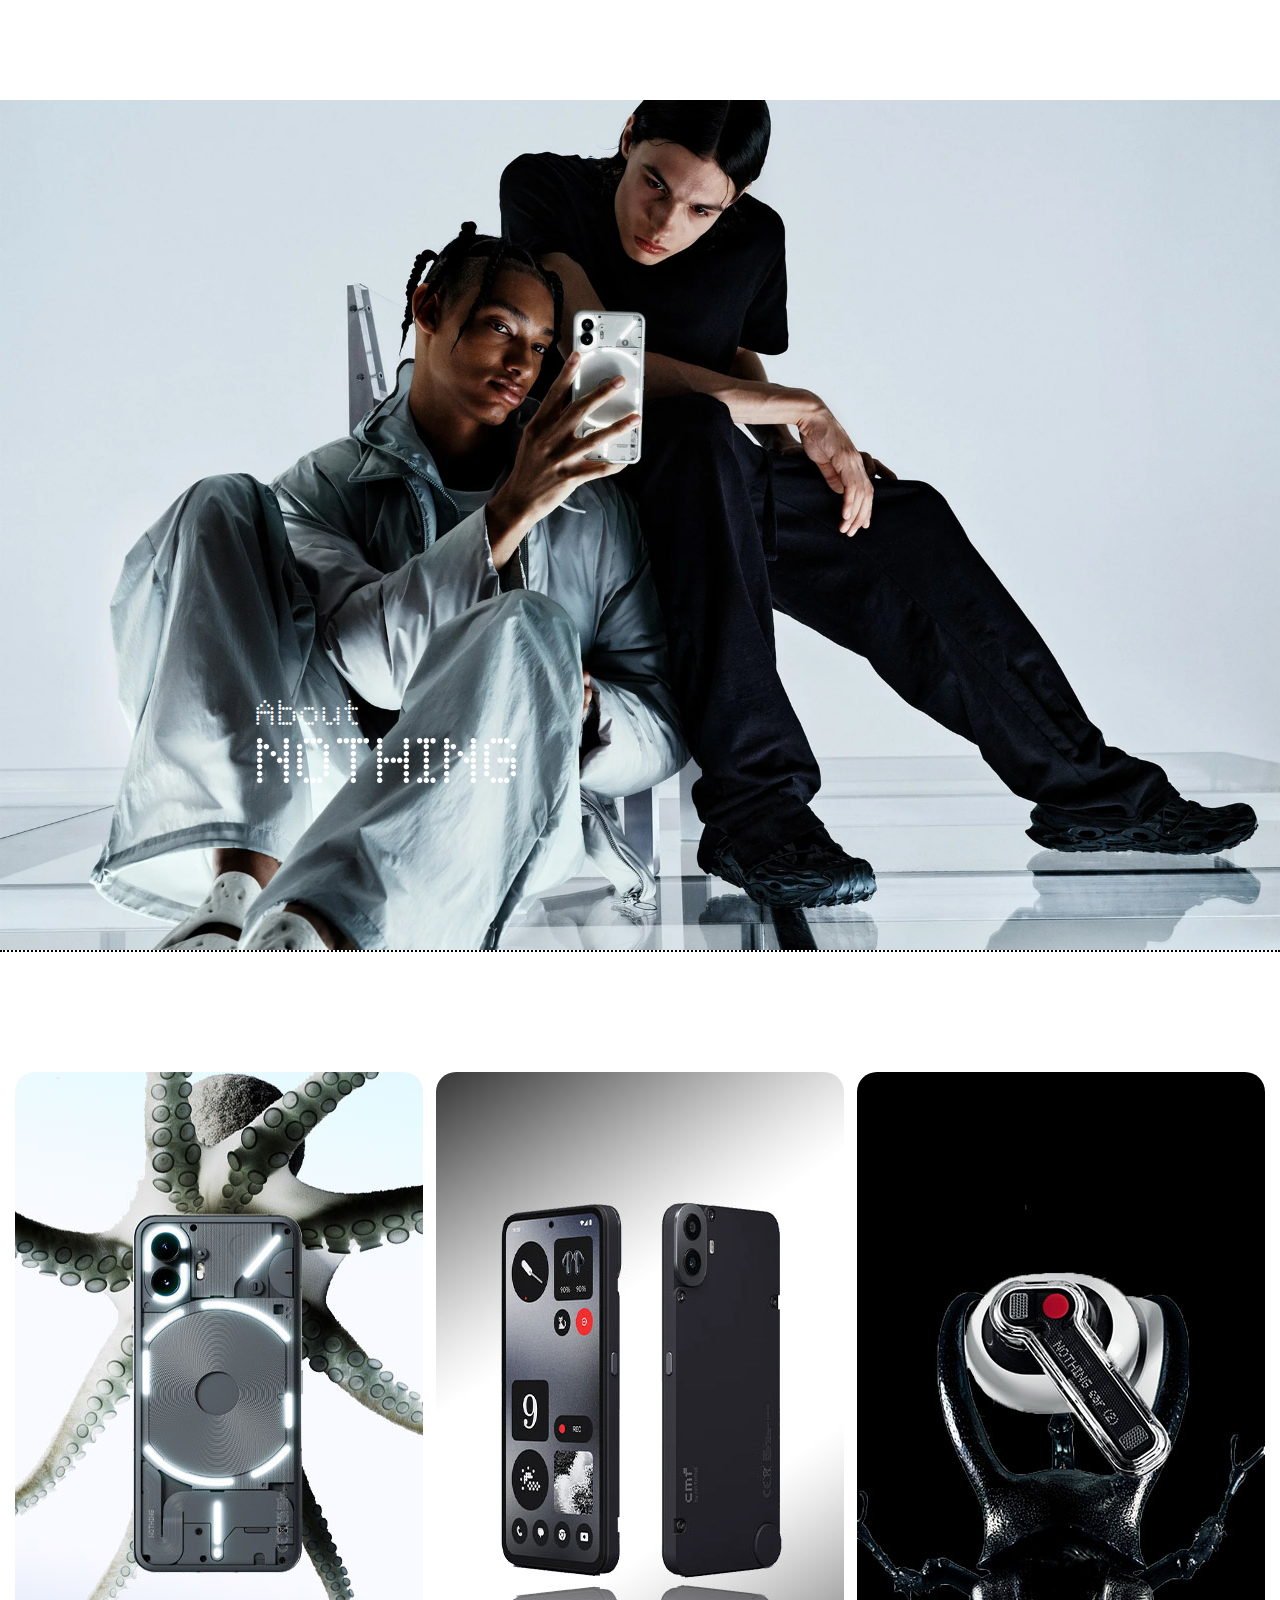
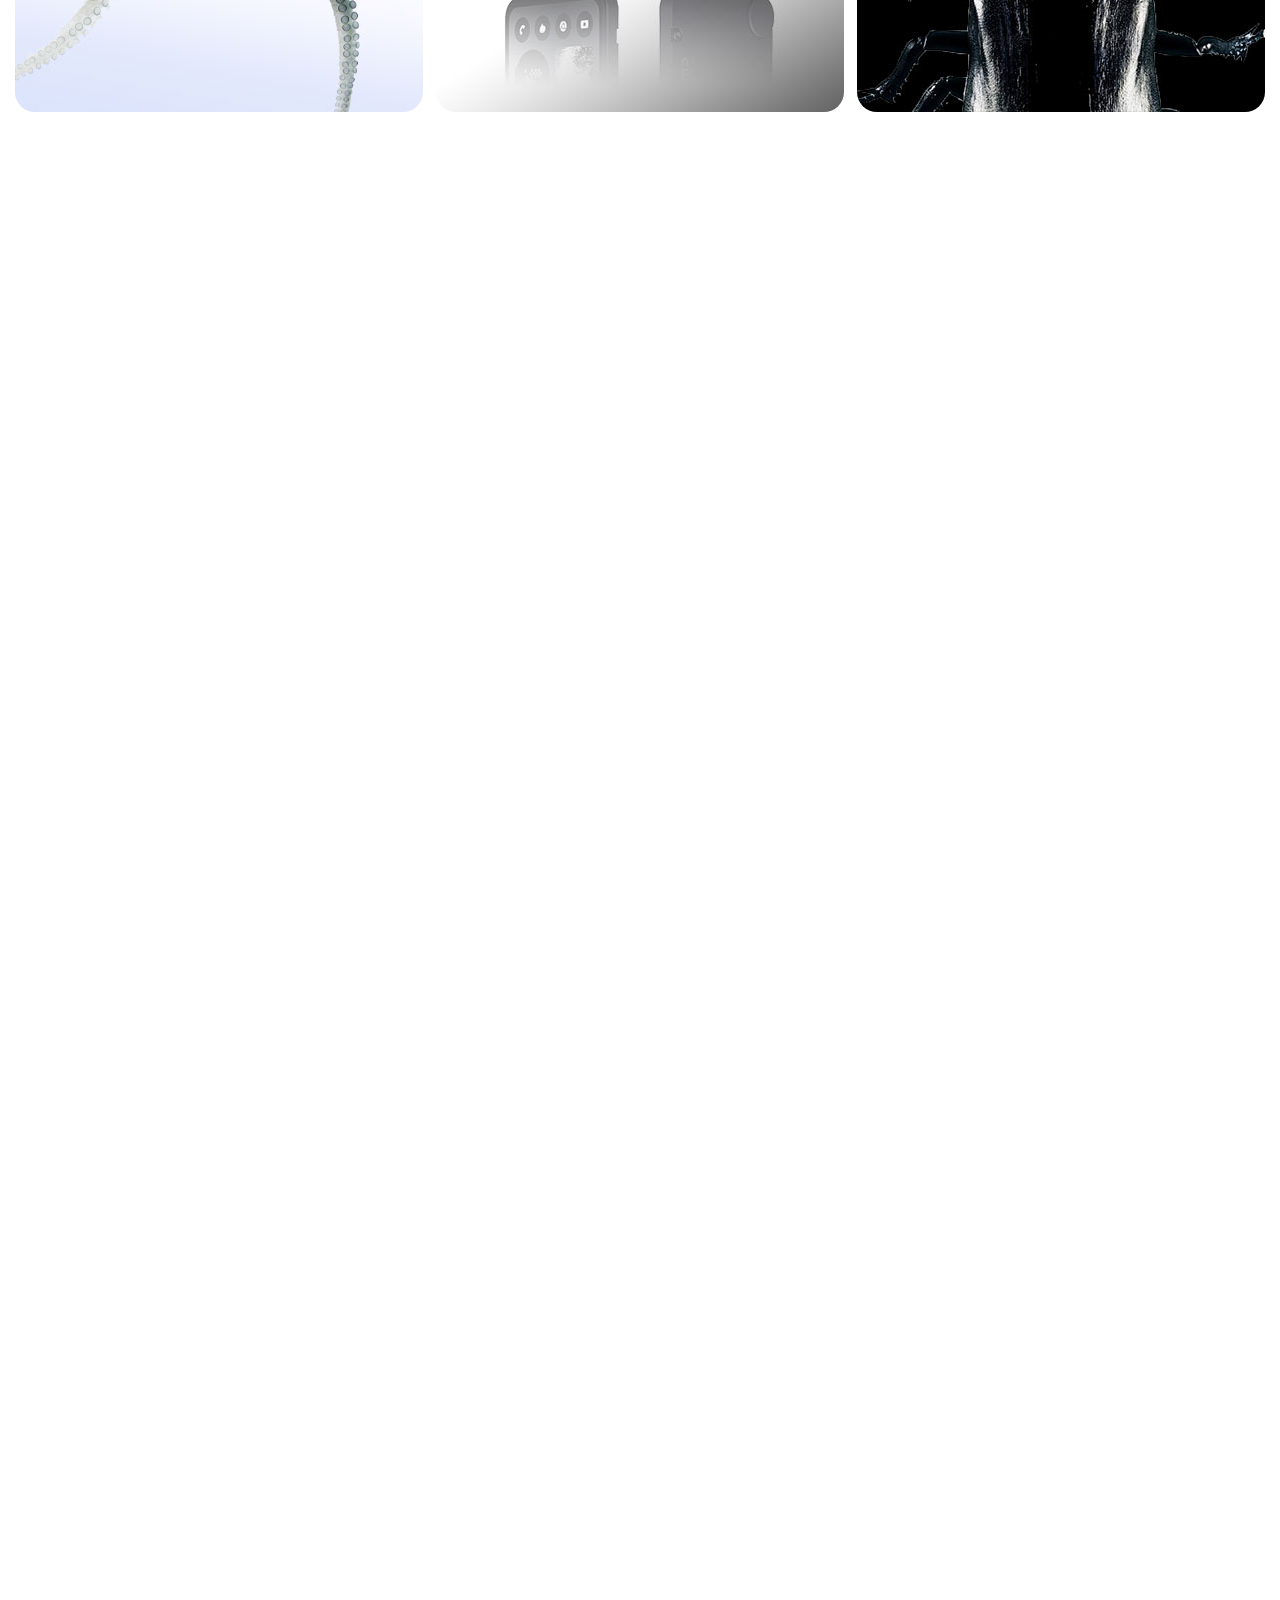
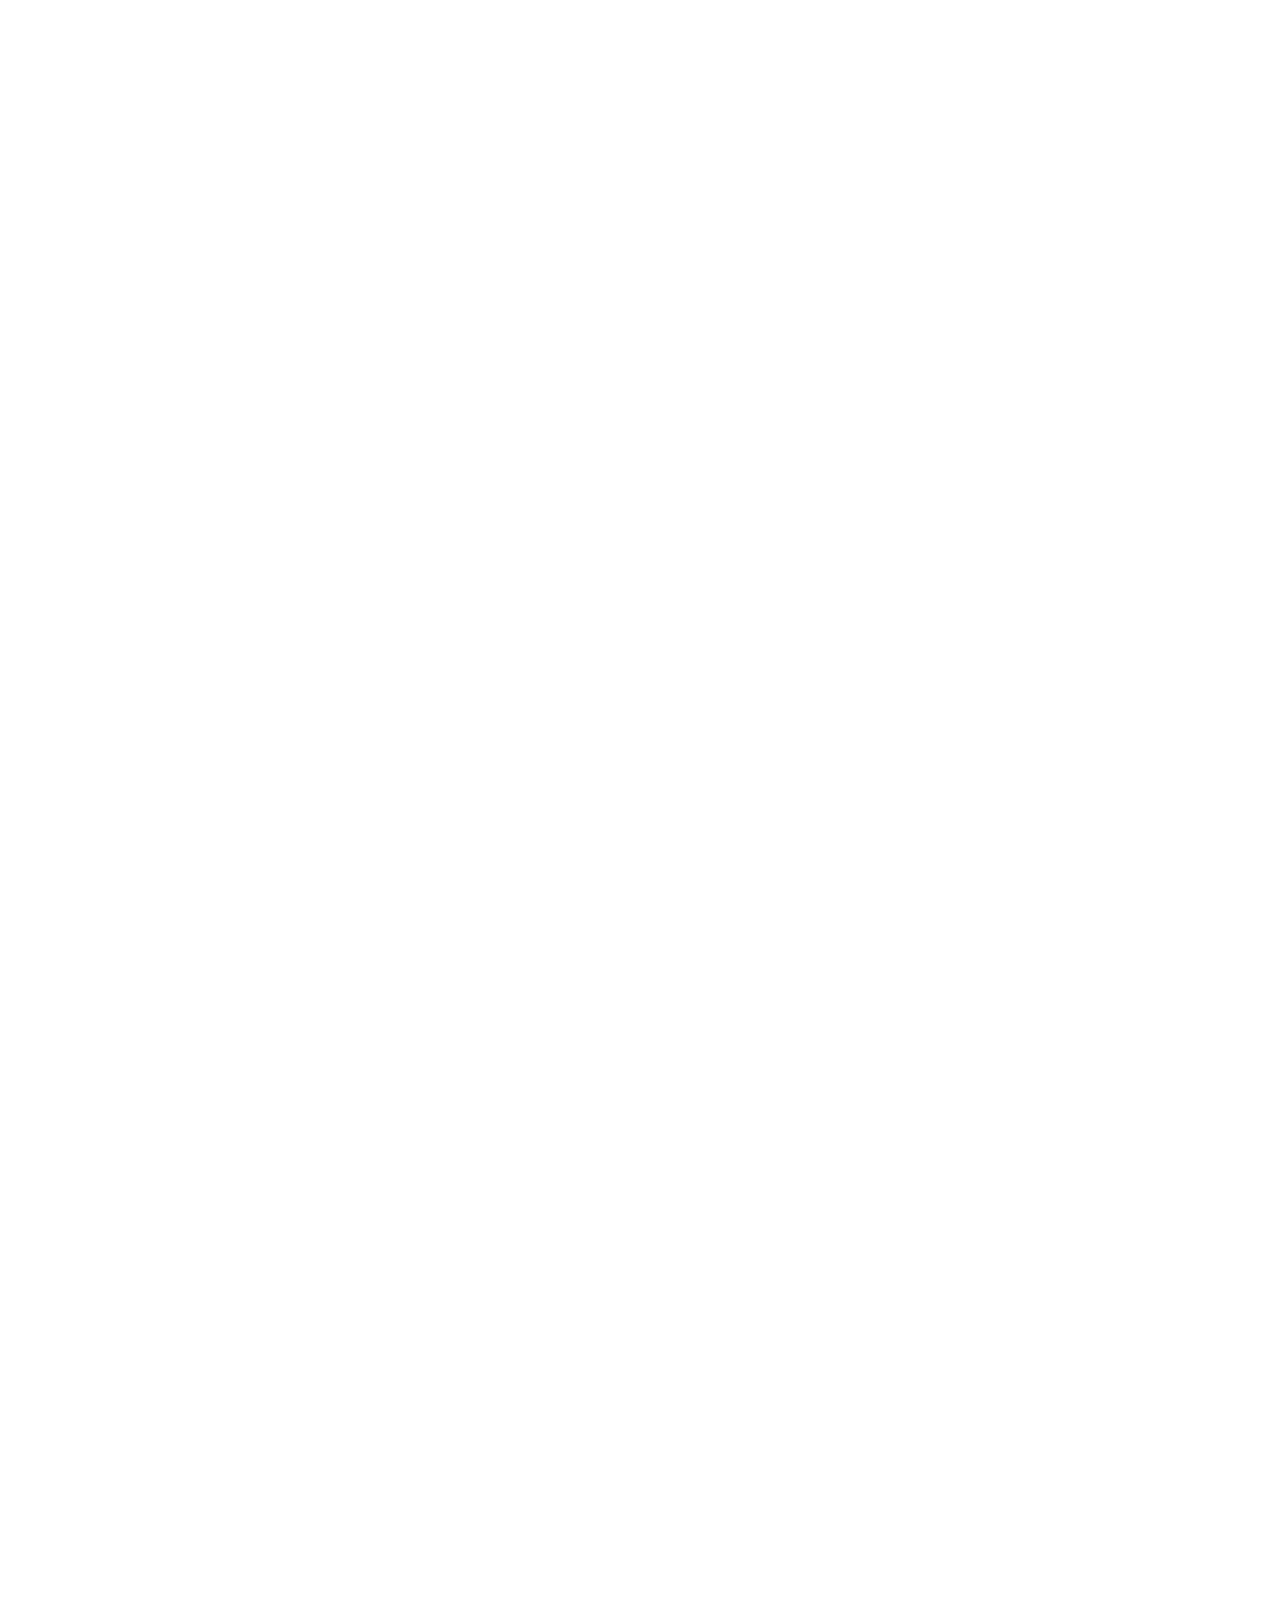
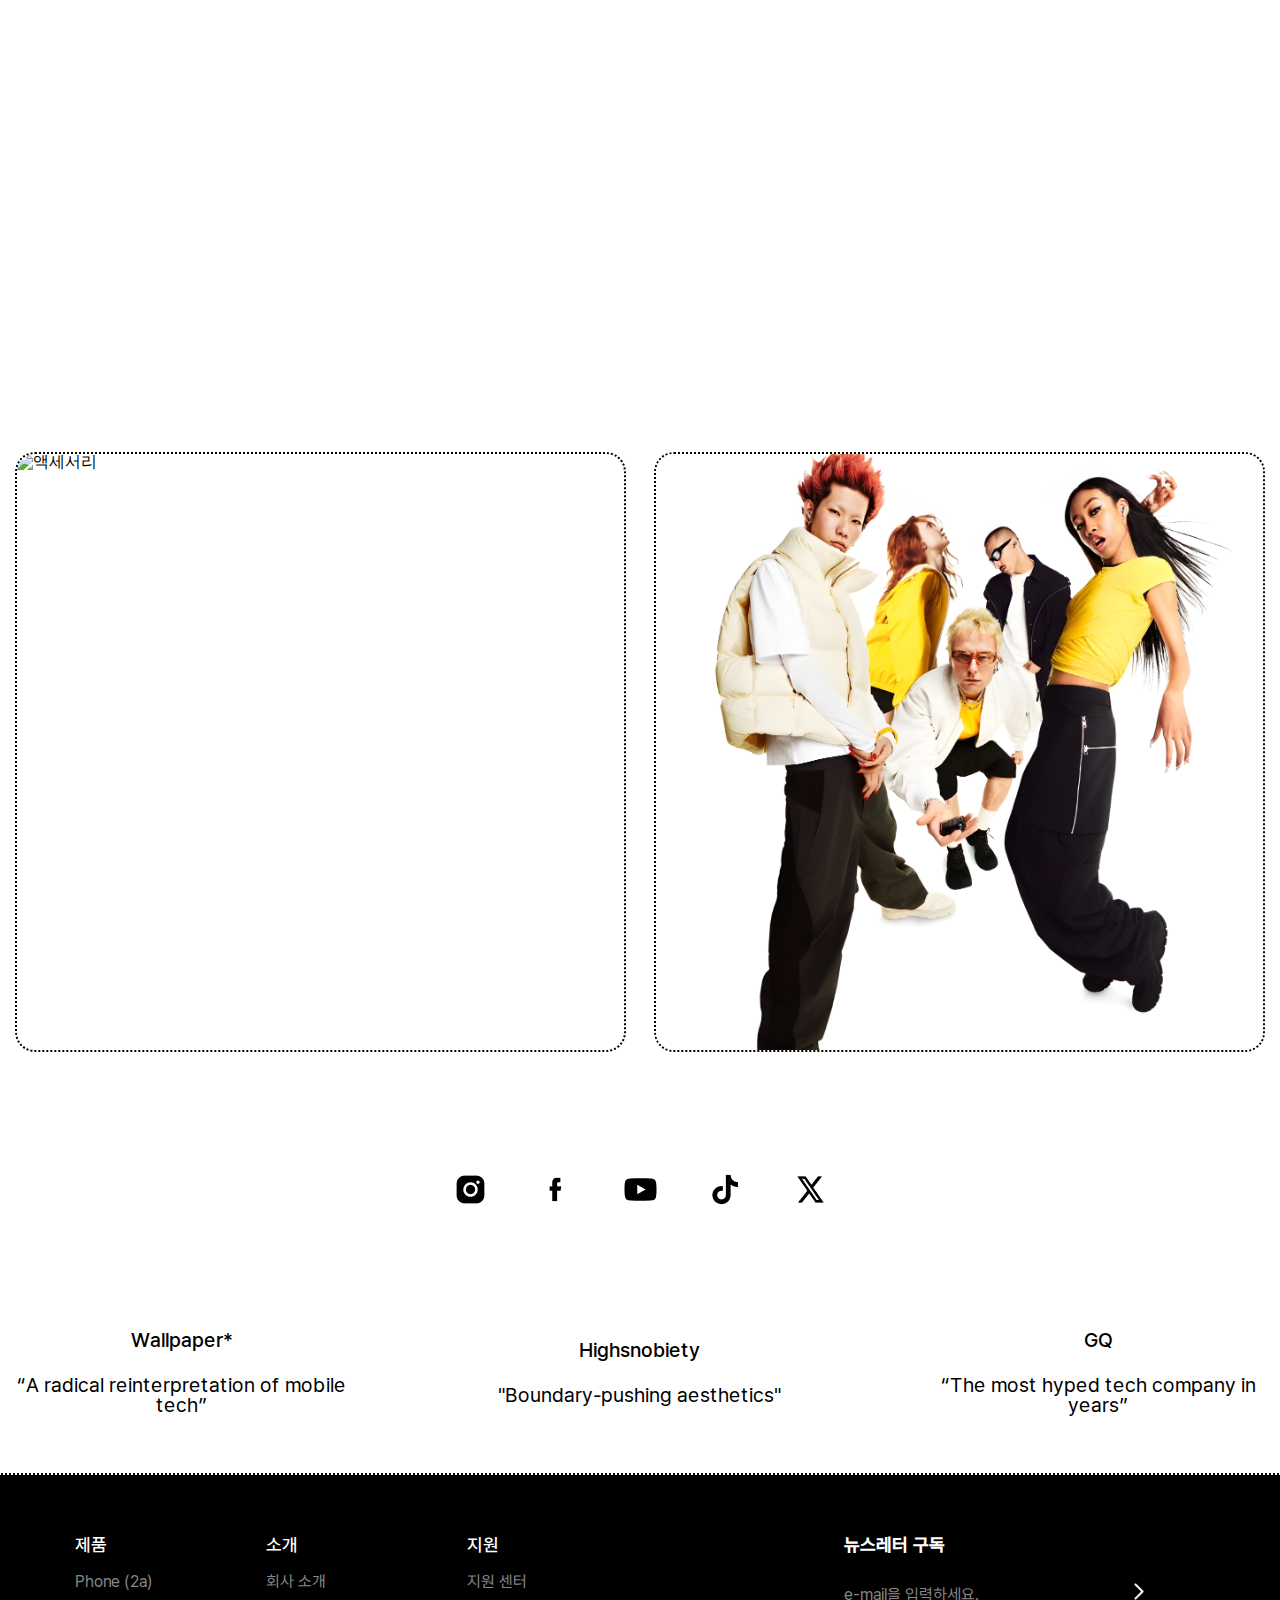
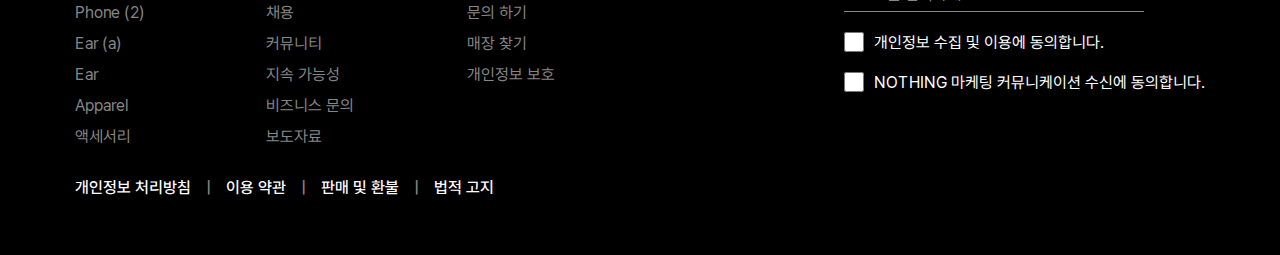
==== index.html @ fcf58b46 "08.22" ====
<!DOCTYPE html>
<html lang="ko">

<head>
    <meta charset="UTF-8">
    <meta name="viewport" content="width=device-width, initial-scale=1.0">
    <title>NOTHING리뉴얼</title>
    <link rel="stylesheet" href="css/style.css">
    <link rel="stylesheet" href="https://cdn.jsdelivr.net/npm/swiper@11/swiper-bundle.min.css" />
    <!-- <link rel="stylesheet" href="css/swiper-bundle.min.css"> -->

    <script src="lib/jquery-3.7.1.min.js"></script>
    <script src="lib/jquery-ui.min.js"></script>
    <script src="js/common.js"></script>
    <script src="https://cdn.jsdelivr.net/npm/swiper@11/swiper-bundle.min.js"></script>
    <script>
        $(function () {
            /* 슬라이드 */
            var swiper = new Swiper(".main", {
                spaceBetween: 30,
                centeredSlides: true,
                loop: true,
                speed:400,
                effect : 'fade',
                autoplay: {
                    delay: 3500,
                    disableOnInteraction: false,
                },
                pagination: {
                    el: ".swiper-pagination",
                    type: "progressbar",
                    clickable: true,
                },
                navigation: {
                    nextEl: ".swiper-button-next",
                    prevEl: ".swiper-button-prev",
                },
            });

            /* section07 hover 설정 */
            $('.section07 .inner .item').mouseenter(function(){
                $(this).addClass('on');
                $(this).find('.text').stop().fadeIn();
            });
            $('.section07 .inner .item').mouseleave(function(){
                let itemBg = $('.section07 .inner .item');
                // $(this).find('.text').css({'display': 'none'});
                $(this).find('.text').stop().fadeOut();

                itemBg.removeClass('on');
            });

            /* 구매하기 버튼 hover 시 설정 */
            $('.buy').mouseenter(function(){
                $(this).css({
                    'color' : '#fff',
                    'backgroundColor' : '#e4242a',
                    'transition' : '0.4s',
                    'transform' : 'scale(0.94)'
                });
            });
            $('.buy').mouseleave(function(){
                $(this).css({
                    'color' : '',
                    'backgroundColor' : '',
                    'transform' : 'scale(1)'
                });
            });

            /* up 버튼 */
            $('.up_btn').click(function(){
                $('html, body').animate({
                    scrollTop : 0
                }, 700)
            });
            $(window).scroll(function(){
                /* scrollTop값이 0이면 up버튼 사라짐 */
                if($(window).scrollTop() > 0) {
                    $('.up_btn').css({
                        'display' : 'block'
                    })
                } else {
                    $('.up_btn').css({
                        'display' : 'none'
                    })
                    $('header').removeClass('on');
                }
            });

            // 스크롤 시 콘텐츠 나타내기
            window.addEventListener('scroll', function () {
                let section02 = document.querySelector('.section02')
                let section03 = document.querySelector('#section03')
                let section04 = document.querySelector('.section04')
                let section05 = document.querySelector('.section05')
                let section06 = document.querySelector('.section06')
                let scrollBar = window.scrollY;
                const Height = window.pageYOffset;
                
                /* width값 1024보다 크거나 같을 때 적용됨. */
              if($(window).width() >= 1024) {
                /* section02 */
                if(1000 < scrollY) {
                    section02.classList.add('scroll_on');
                    // alert()
                } else {
                    section02.classList.remove('scroll_on');
                }
                /* section03 */
                if(1750 < scrollY) {
                    section03.classList.add('scroll_on');
                } else {
                    section03.classList.remove('scroll_on');
                }
                /* section04 */
                if (2500 < scrollY) {
                    section04.classList.add('scroll_on');
                } else {
                    section04.classList.remove('scroll_on');

                }
                /* section05 */
                if (3200 < scrollY) {
                    section05.classList.add('scroll_on');
                } else {
                    section05.classList.remove('scroll_on');

                }
                /* section06 */
                if (3900 <scrollY) {
                    section06.classList.add('scroll_on')
                } else {
                    section06.classList.remove('scroll_on');

                }
                console.log(scrollBar); // 하단에 배치 해야함
                }
                /* 1024보다 작을 때 클래스명 add하여 초기화 설정. */
                if($(window).width() < 1024) {
                    section02.classList.add('scroll_on');
                    section03.classList.add('scroll_on');
                    section04.classList.add('scroll_on');
                    section05.classList.add('scroll_on');
                    section06.classList.add('scroll_on');
    
                }
            });
            colsole.log(scrollBar); // 하단에 배치 해야함
        
            }); //script end
    </script>
</head>

<body>
    <button class="up_btn">
        <img src="img/icon/up.png" alt="맨위로 이동">
    </button>
    <header id="header"></header><!-- #header -->
    <div class="main_visual">
        <!-- Swiper -->
        <div class="swiper main">
            <div class="swiper-wrapper">
                <div class="swiper-slide s1">
                    <img src="img/main_visual02.jpg" alt="메인 이미지01">
                    <img src="img/mobile_main_visual02.png" alt="" class="mobile_main">
                    <p><span>About</span><br><span>NOTHING</span></p>
                </div>
                <div class="swiper-slide s2">
                    <img src="img/222222222222x.jpg" alt="메인 이미지02">
                    <p><span>독보적인 유니크함</span><br><span>Phone (2a)</span></p>
                </div>
                <div class="swiper-slide s3" data-swiper-autoplay="28000">
                    <video autoplay loop muted>
                        <source src="img/video/cc5eea4173044619bd0828550214634e.mp4" type="video/mp4">
                    </video>
                </div>
                <div class="swiper-slide s4">
                    <video autoplay loop muted>
                        <source src="img/video/a6216e776a2246bab5357f309f6f2e69.mp4" type="video/mp4">
                    </video>
                </div>
            </div>
            <div class="swiper-button-next"></div>
            <div class="swiper-button-prev"></div>
            <div class="swiper-pagination"></div>
        </div>
    </div><!-- .main_visual end -->

    <section class="section01">
        <div class="inner">
            <div class="item">
                <img src="img/section01_배경추가3.jpg" alt="낫싱폰">
                <div class="text">
                    <h2>Phone</h2>
                    <a href="#"><p>Phone 모두 살펴보기</p>
                        <img src="img/icon/right_red.png" alt="바로가기">
                    </a>
                </div>
            </div><!-- .item end -->
            <div class="item">
                <img src="img/section01_배경추가2.jpg" alt="CMF">
                <div class="text">
                    <h2>CMF</h2>
                    <a href="#"><p>CMF 모두 살펴보기</p>
                        <img src="img/icon/right_red.png" alt="바로가기">
                    </a>
                </div>
            </div><!-- .item end -->
            <div class="item">
                <img src="img/section01_배경추가1.jpg" alt="낫싱이어">
                <div class="text">
                    <h2>Ear</h2>
                    <a href="#"><p>Ear 모두 살펴보기</p>
                        <img src="img/icon/right_red.png" alt="바로가기">
                    </a>
                </div>
            </div><!-- .item end -->

        </div><!-- .inner end -->
    </section><!-- .section01 end -->

    <section class="section02">
        <div class="inner">
            <div class="text">
                <h3>Phone 2(a) Plus</h3>
                <p>놀라운 세계, 새로운 경험</p>
                <button>더 알아보기</button>
                <p>7월 31일, 18:00 KST.</p>
            </div>
        </div>
    </section><!-- .section02 end -->
     
    <div id="section03">
        <section class="section03">
            <div class="inner">
                <div class="text">
                    <h3>Phone 2(a) <br>
                        Special Edition</h3>
                    <p>새로운 컬러, 새로운 도전, 새로운 출발.</p>
                    <button class="more">더 알아보기</button>
                    <button class="buy">구입하기</button>
                </div>
                <div class="award">
                    <img src="img/reddot_award_white.png" alt="레드닷수상">
                </div><!-- .award end -->
            </div>
        </section><!-- .section03 end -->
    </div>

    <section class="section04">
        <div class="inner">
            <div class="text">
                <h3>Phone 2</h3>
                <p>새로운 아이콘이 탄생했습니다.</p>
                <button class="more">더 알아보기</button>
                <button class="buy">구입하기</button>
            </div>
            <div class="award">
                <img src="img/reddot_award2.png" alt="레드닷수상">
            </div><!-- .award end -->
        </div>
    </section><!-- .section04 end -->

    <section class="section05">
        <div class="inner">
            <div class="text">
                <h3>Ear</h3>
                <p>한층 진화된 사운드.</p>
                <button type="button" onclick="location.href='sub'" class="more">더 알아보기</button>
                <button class="buy">구입하기</button>
            </div>
        </div>
    </section><!-- .section05 end -->

    <section class="section06">
        <div class="inner">
            <div class="text">
                <h3>Ear(a)</h3>
                <p>즐길 때가 왔습니다.</p>
                <button class="more">더 알아보기</button>
                <button class="buy">구입하기</button>
            </div>
            <div class="award">
                <img src="img/reddot_award.png" alt="레드닷수상">
            </div><!-- .award end -->
        </div>
    </section><!-- .section05 end -->

    <section class="section07">
        <div class="inner">
            <div class="item">
                <img src="img/01.png" alt="액세서리">
                <div class="text">
                    <h3>액세서리</h3>
                    <span>당신의 스타일을 더욱 돋보이게 해줄 액세서리를
                        선택하세요.</span>
                    <a href="#"><p>액세서리 모두 살펴보기</p>
                        <img src="img/icon/right_red.png" alt="바로가기"></a>
                </div>
            </div><!-- .item end -->
            <div class="item">
                <img src="img/02.png" alt="낫싱어페럴">
                <div class="text">
                    <h3>Nothing Apparel</h3>
                    <span>Nothing과 함께 당신만의 특별한 스타일을
                        완성하세요.</span>
                    <a href="#"><p>Apparel 모두 살펴보기</p>
                        <img src="img/icon/right_red.png" alt="바로가기"></a>
                </div>
            </div><!-- .item end -->
        </div><!-- .inner end -->
    </section><!-- .section07 end -->

    <section class="sns">
        <figure>
            <img src="img/icon/sns_Default.png" alt="인스타그램">
        </figure>
        <figure>
            <img src="img/icon/sns_Default-4.png" alt="페이스북">
        </figure>
        <figure>
            <img src="img/icon/sns_Default-1.png" alt="유튜브">
        </figure>
        <figure>
            <img src="img/icon/sns_Default-2.png" alt="틱톡">
        </figure>
        <figure>
            <img src="img/icon/sns_Default-3.png" alt="트위터">
        </figure>
    </section><!-- .sns end -->

    <section class="etc">
        <div class="text">
            <span>Wallpaper*</span>
            <p>“A radical reinterpretation of mobile tech”</p>
        </div>
        <div class="text">
            <span>Highsnobiety</span>
            <p>"Boundary-pushing aesthetics"</p>
        </div>
        <div class="text">
            <span>GQ</span>
            <p>“The most hyped tech company in years”</p>
        </div>
    </section><!-- .etc end -->

    <footer class="footer">
        <div class="inner">
            <div class="left">
                <div class="item_wrap">
                    <div class="item">
                        <ul>
                            <strong>제품</strong>
                            <li><a href="#">Phone (2a)</a></li>
                            <li><a href="#">Phone (2)</a></li>
                            <li><a href="#">Ear (a)</a></li>
                            <li><a href="#">Ear</a></li>
                            <li><a href="#">Apparel</a></li>
                            <li><a href="#">액세서리</a></li>
                        </ul>
                    </div><!-- .item end -->
                    <div class="item">
                        <ul>
                            <strong>소개</strong>
                            <li><a href="#">회사 소개</a></li>
                            <li><a href="#">채용</a></li>
                            <li><a href="#">커뮤니티</a></li>
                            <li><a href="#">지속 가능성</a></li>
                            <li><a href="#">비즈니스 문의</a></li>
                            <li><a href="#">보도자료</a></li>
                        </ul>
                    </div><!-- .item end -->
                    <div class="item">
                        <ul>
                            <strong>지원</strong>
                            <li><a href="#">지원 센터</a></li>
                            <li><a href="#">문의 하기</a></li>
                            <li><a href="#">매장 찾기</a></li>
                            <li><a href="#">개인정보 보호</a></li>
                        </ul>
                    </div><!-- .item end -->
                </div><!-- .item_wrap end -->
            </div><!-- .left end -->
            <div class="right">

                <h4>뉴스레터 구독</h4>

                <div class="email">
                    <input type="email" required>
                    <label><p>e-mail을 입력하세요.</p></label>
                    <a href="#"><img src="img/icon/right_white.png" alt="제출하기"></a>
                    <span></span>
                </div><!-- .email end -->

                <div class="check">
                    <ul>
                        <li>
                            <input type="checkbox" name="check2" id="agree1">
                            <label for="agree1">
                                개인정보 수집 및 이용에 동의합니다.
                            </label>
                        </li>
                        <li>
                            <input type="checkbox" name="check2" id="agree2">
                            <label for="agree2">
                                NOTHING 마케팅 커뮤니케이션 수신에 동의합니다.
                            </label>
                        </li>
                    </div>
                </ul><!-- .check end -->
            </div><!-- .right end -->
        </div><!-- .inner end -->
        <div class="bottom">
            <ul>
                <li><a href="#">개인정보 처리방침</a></li>
                <p>｜</p>
                <li><a href="#">이용 약관</a></li>
                <p>｜</p>
                <li><a href="#">판매 및 환불</a></li>
                <p>｜</p>
                <li><a href="#">법적 고지</a></li>
            </ul>
        </div><!-- .bottom end -->
    </footer><!-- .footer end -->
</body>

</html>
---- css/style.css ----
@charset "UTF-8";


@import url('reset.css');
@import url('common.css');

@font-face {
    font-family: 'Bus Stop';
    src: url('../폰트/bus_stop_2/BusStop.eot');
    src: url('../폰트/bus_stop_2/BusStop.eot?#iefix') format('embedded-opentype'),
        url('../폰트/bus_stop_2/BusStop.woff') format('woff');
    font-weight: normal;
    font-style: normal;
    font-display: swap;
}
@font-face {
    font-family: 'bold';
    src: url('../폰트/프리텐다드/Pretendard-Bold.eot');
    src: url('../폰트/프리텐다드/Pretendard-Bold.eot?#iefix') format('embedded-opentype'),
        url('../폰트/프리텐다드/Pretendard-Bold.woff2') format('woff2'),
        url('../폰트/프리텐다드/Pretendard-Bold.woff') format('woff');
    font-weight: bold;
    font-style: normal;
    font-display: swap;
}
@font-face {
    font-family: 'semibold';
    src: url('../폰트/프리텐다드/Pretendard-SemiBold.eot');
    src: url('../폰트/프리텐다드/Pretendard-SemiBold.eot?#iefix') format('embedded-opentype'),
        url('../폰트/프리텐다드/Pretendard-SemiBold.woff2') format('woff2'),
        url('../폰트/프리텐다드/Pretendard-SemiBold.woff') format('woff');
    font-weight: 600;
    font-style: normal;
    font-display: swap;
}
@font-face {
    font-family: 'medium';
    src: url('../폰트/프리텐다드/Pretendard-Medium.eot');
    src: url('../폰트/프리텐다드/Pretendard-Medium.eot?#iefix') format('embedded-opentype'),
        url('../폰트/프리텐다드/Pretendard-Medium.woff2') format('woff2'),
        url('../폰트/프리텐다드/Pretendard-Medium.woff') format('woff');
    font-weight: 500;
    font-style: normal;
    font-display: swap;
}
@font-face {
    font-family: 'regular';
    src: url('../폰트/프리텐다드/Pretendard-Regular.eot');
    src: url('../폰트/프리텐다드/Pretendard-Regular.eot?#iefix') format('embedded-opentype'),
        url('../폰트/프리텐다드/Pretendard-Regular.woff2') format('woff2'),
        url('../폰트/프리텐다드/Pretendard-Regular.woff') format('woff');
    font-weight: normal;
    font-style: normal;
    font-display: swap;
}
body {
    margin-top: 100px; /* 헤더 fixed로 인해 빈 부분을 채우기 위해 */
}
body.on {
    overflow: hidden; /* 스크롤 막기 */
}
.bg span {
    position: relative;
    left: -9999999999999999px;
}
.mobile_main {
    display: none;
}
.swiper-button-prev:after, .swiper-rtl .swiper-button-next:after,.swiper-button-next:after, .swiper-rtl .swiper-button-prev:after {
    display: none;
}
.up_btn {
    width: 70px;
    height: 70px;
    background-color: transparent;
    border: none;
    position: fixed;
    bottom: 50px;
    right: 50px;
    z-index: 5;
    cursor: pointer;
    background-color: #fff;
    border-radius: 50%;

    display: none;
}
.up_btn img {
    width: 100%;
    height: 100%;
    object-fit: cover;
}
.main_visual  {
    border-bottom: 2px dotted #000;
}
.main {
    width: 100%;
    height: 850px;
}
.swiper {
    position: relative;
    /* z-index: -1 !important; */

}
.main img {
    width: 100%;
    height: 100%;
    object-fit: cover;
}
video {
    /* height: 100vh; */
    width: 100%;
    height: 100%;
    object-fit: cover;
    display: block;
}
/* .swiper-horizontal>.swiper-pagination-progressbar, .swiper-pagination-progressbar.swiper-pagination-horizontal, .swiper-pagination-progressbar.swiper-pagination-vertical.swiper-pagination-progressbar-opposite, .swiper-vertical>.swiper-pagination-progressbar.swiper-pagination-progressbar-opposite {
    background-color: #e4242;
} */
/* .swiper-horizontal>.swiper-pagination-progressbar, .swiper-pagination-progressbar.swiper-pagination-horizontal, .swiper-pagination-progressbar.swiper-pagination-vertical.swiper-pagination-progressbar-opposite, .swiper-vertical>.swiper-pagination-progressbar.swiper-pagination-progressbar-opposite {
    bottom: 0 !important;
} */
.swiper-pagination-progressbar-fill {
    background-color: #e4242a !important;
}
/* .swiper-button-next:after, .swiper-rtl .swiper-button-prev:after {
    color: #e4242a;
}
.swiper-button-prev:after, .swiper-rtl .swiper-button-next:after {
    color: #e4242a;

} */
.section02 .inner .text button:hover,.section03 .inner .text .more:hover, .section04 .inner .text .more:hover,
.section05 .inner .text .more:hover, .section06 .inner .text .more:hover
 {
    transform: scale(0.94);
}
.s1 {
   position: relative; 
}
.s1 p {
    position: absolute;
    top: 70%;
    left: 20%;
    font-family: 'Bus Stop';
    /* backdrop-filter: blur(3px); */
    /* background-color: rgba(0, 0, 0, 0.1); */
}
.s1 p span:first-child {
    color: #fff;
    font-size: 32px;
    margin-bottom: 5px;
}
.s1 p span:last-child {
    color: #fff;
    font-size: 60px;
}
.s2 {
    position: relative;
}
.s2 p {
    font-family: 'bold';
    position: absolute;
    top: 5%;
    left: 20%;
}
.s2 p span:first-child {
    font-size: 32px;
    margin-bottom: 5px;
    margin-bottom: 20px;
    display: block;
}
.s2 p span:last-child {
    word-break: keep-all;
    font-size: 60px;
}

.section01 {
    width: 100%;
}
.section01 .inner {
    max-width: 1280px;
    width: calc(100% - 30px);
    margin: 120px auto;
    display: flex;
    justify-content: space-between;
}
.section01 .inner .item {
    width: 408px;
    height: 640px;
    border-radius: 20px;
    position: relative;
    overflow: hidden;
    /* border: 2px dotted #000; */
}
.section01 .inner .item > img {
    width: 100%;
    height: 100%;
    object-fit: cover;
    transition: 0.5s;
}
.section01 .inner .item::after {
    content: '';
    position: absolute;
    top: 0;
    left: 0;
    width: 100%;
    height: 100%;
    background: linear-gradient(360deg, rgb(0, 0, 0) 0%,rgba(0, 0, 0, 0.6) 40%, rgba(51,51,51,0) 100%);

    opacity: 0;
    transform: translateY(100%);
}
.section01 .inner .item:hover::after {
    opacity: 1;
    transform: translateY(0);
    transition: 0.3s;
}
.section01 .inner .item:hover > img {
    transform: scale(1.02);
    
}
.section01 .inner .item .text {
    width: 100%;
    display: block;
    display: flex;
    flex-direction: column;
    align-items: center;
    justify-content: flex-end;
    position: absolute;
    bottom: 50px;
    left: 50%;
    z-index: 1;
    text-align: center;

    transform: translate(-50%, 100%);
    opacity: 0;
    transition: 0.5s;
}
.section01 .inner .item:hover .text {
    opacity: 1;
    transform: translateX(-50%);
}
.section01 .inner .item .text h2 {
    font-family: 'bold';
    font-size: 45px;
    color: #fff;
    margin-bottom: 40px;
    cursor: default
}
.section01 .inner .item .text a {
    display: flex;
    column-gap: 15px;
    transition: 0.2s;
}
.section01 .inner .item .text a p {
    font-family: 'semibold';
    font-size: 18px;
    color: #e4242a;
}
.section01 .inner .item .text a > img {
    width: 10px;
}
.section02.scroll_on, .section04.scroll_on, .section05.scroll_on, .section06.scroll_on {
    transform: translateY(0);
    opacity: 1;
}
#section03.scroll_on, #section03.scroll_on .section03 {
   /* position: relative; */
    top: 0;
    opacity: 1;
}
.section02 {
    width: 100%;
    height: 600px;
    background: url('../img/section02.png') center bottom no-repeat;
    background-color: #000;
    margin: 120px auto;
    margin-bottom: 60px;
    outline: 2px dotted #000;

    transform: translateY(100%);
    transition: 0.6s;
    opacity: 0;
}
.section02 .inner {
    max-width: 1280px;
    width: calc(100% - 30px);
    height: 100%;
    margin: 0 auto;
}
.section02 .inner .text {
    padding-top: 60px;
    text-align: center;
    color: #fff;
}
.section02 .inner .text h3 {
    font-family: 'bold';
    font-size: 45px;
    margin-bottom: 15px;
}
.section02 .inner .text p {
    font-family: 'semibold';
    font-size: 20px;
}
.section02 .inner .text p:nth-child(2){
    margin-bottom: 30px;
}
.section02 .inner .text button {
    font-family: 'semibold';
    padding: 12px 20px;
    font-size: 18px;
    border-radius: 40px;
    border: none;
    background-color: #fec942;
    margin-bottom: 15px;
    cursor: pointer;
    transition: 0.4s;
}

#section03 {
    top: 100vh;
    position: relative;
    transition: 0.6s;
    opacity: 0;
}
.section03 {
    width: 100%;
    height: 600px;
    background: url('../img/section03.png') center bottom 25% no-repeat fixed;
    background-size: 45%;
    background-color: #000;
    margin: 60px auto;
    outline: 2px dotted #000;
    transition: 0.3s;
    opacity: 0;
}
.section03 .inner {
    max-width: 1280px;
    width: calc(100% - 30px);
    height: 100%;
    margin: 0 auto;
    position: relative;
}
.section03 .inner .text {
    text-align: center;
    color: #fff;
    padding-top: 60px;
}
.section03 .inner .text h3 {
    font-family: 'bold';
    font-size: 45px;
    margin-bottom: 15px;
}
.section03 .inner .text p {
    font-family: 'semibold';
    font-size: 20px;
}
.section03 .inner .text button {
    margin-top: 35px;
    transition: 0.4s;
}
.section03 .inner .text .more {
    font-family: 'semibold';
    padding: 12px 20px;
    font-size: 18px;
    border-radius: 40px;
    border: none;
    background-color: #e4242a;
    cursor: pointer;
    color: #fff;
    margin-right: 20px;
}
.section03 .inner .text .buy {
    font-family: 'semibold';
    padding: 12px 20px;
    font-size: 18px;
    border-radius: 40px;
    border: 2px solid #e4242a;
    /* background-color: rgba(255, 255, 255, 0.2); */
    background-color: transparent;
    cursor: pointer;
    color: #e4242a;
}
.section03 .inner .award {
    width: 160px;
    position: absolute;
    bottom: 5%;
    right: 5%;
}
.section03 .inner .award img {
    width: 100%;
    height: 100%;
    object-fit: cover;
}

.section04 {
    width: 100%;
    height: 600px;
    background-color: #fff;
    background: url('../img/section04.png') center bottom 2% no-repeat;
    margin: 60px auto;
    margin-bottom: 120px;
    outline: 2px dotted #000;

    transform: translateY(100%);
    transition: 0.6s;
    opacity: 0;
}
.section04 .inner {
    max-width: 1280px;
    width: calc(100% - 30px);
    height: 100%;
    margin: 0 auto;
    position: relative;
}
.section04 .inner .text {
    text-align: center;
    color: #000;
    padding-top: 60px;
}
.section04 .inner .text h3 {
    font-family: 'bold';
    font-size: 45px;
    margin-bottom: 15px;
}
.section04 .inner .text p {
    font-family: 'semibold';
    font-size: 20px;
}
.section04 .inner .text button {
    margin-top: 35px;
    transition: 0.4s;
}
.section04 .inner .text .more {
    font-family: 'semibold';
    padding: 12px 20px;
    font-size: 18px;
    border-radius: 40px;
    border: none;
    background-color: #e4242a;
    cursor: pointer;
    color: #fff;
    margin-right: 20px;
}
.section04 .inner .text .buy {
    font-family: 'semibold';
    padding: 12px 20px;
    font-size: 18px;
    border-radius: 40px;
    border: 2px solid #e4242a;
    background-color: rgba(255, 255, 255, 0.7);
    /* background-color: transparent; */
    cursor: pointer;
    color: #e4242a;
}
.section04 .inner .award {
    width: 200px;
    position: absolute;
    bottom: 5%;
    right: 5%;
}
.section04 .inner .award img {
    width: 100%;
    height: 100%;
    object-fit: cover;
}

.section05{
    width: 100%;
    height: 600px;
    background: url('../img/ear.jpg') center bottom no-repeat;
    background-size: 73vh;
    background-color: #fff;
    margin: 120px auto;
    margin-bottom: 60px;
    outline: 2px dotted #000;

    transform: translateY(100%);
    transition: 0.6s;
    opacity: 0;
}
.section05 .inner {
    max-width: 1280px;
    width: calc(100% - 30px);
    height: 100%;
    margin: 0 auto;
    position: relative;
}
.section05 .inner .text {
    text-align: center;
    color: #000;
    padding-top: 60px;
}
.section05 .inner .text h3 {
    font-family: 'bold';
    font-size: 45px;
    margin-bottom: 15px;
}
.section05 .inner .text p {
    font-family: 'semibold';
    font-size: 20px;
}
.section05 .inner .text button {
    margin-top: 35px;
    transition: 0.4s;
}
.section05 .inner .text .more {
    font-family: 'semibold';
    padding: 12px 20px;
    font-size: 18px;
    border-radius: 40px;
    border: none;
    background-color: #e4242a;
    cursor: pointer;
    color: #fff;
    margin-right: 20px;
}
.section05 .inner .text .buy {
    font-family: 'semibold';
    padding: 12px 20px;
    font-size: 18px;
    border-radius: 40px;
    border: 2px solid #e4242a;
    background-color: rgba(255, 255, 255, 0.7);
    /* background-color: transparent; */
    cursor: pointer;
    color: #e4242a;
}

.section06{
    width: 100%;
    height: 600px;
    background: url('../img/ear(a).jpg') center bottom -100px no-repeat;
    background-size: 78vh;
    background-color: #fff;
    margin: 60px auto;
    margin-bottom: 120px;
    outline: 2px dotted #000;

    transform: translateY(100%);
    transition: 0.6s;
    opacity: 0;
}
.section06 .inner {
    max-width: 1280px;
    width: calc(100% - 30px);
    height: 100%;
    margin: 0 auto;
    position: relative;
}
.section06 .inner .text {
    text-align: center;
    color: #000;
    padding-top: 60px;
}
.section06 .inner .text h3 {
    font-family: 'bold';
    font-size: 45px;
    margin-bottom: 15px;
}
.section06 .inner .text p {
    font-family: 'semibold';
    font-size: 20px;
}
.section06 .inner .text button {
    margin-top: 35px;
    transition: 0.4s;
}
.section06 .inner .text .more {
    font-family: 'semibold';
    padding: 12px 20px;
    font-size: 18px;
    border-radius: 40px;
    border: none;
    background-color: #e4242a;
    cursor: pointer;
    color: #fff;
    margin-right: 20px;
}
.section06 .inner .text .buy {
    font-family: 'semibold';
    padding: 12px 20px;
    font-size: 18px;
    border-radius: 40px;
    border: 2px solid #e4242a;
    background-color: rgba(255, 255, 255, 0.7);
    /* background-color: transparent; */
    cursor: pointer;
    color: #e4242a;
}
.section06 .inner .award {
    width: 160px;
    position: absolute;
    bottom: 5%;
    right: 5%;
}
.section06 .inner .award img {
    width: 100%;
    height: 100%;
    object-fit: cover;
}


.section07 {
    width: 100%;
}
.section07 .inner {
    max-width: 1280px;
    width: calc(100% - 30px);
    margin: 120px auto;
    display: flex;
    justify-content: space-between;
    column-gap: 28px;
}
.section07 .inner .item {
    width: 49%;
    height: 600px;
    border: 2px dotted #000;
    border-radius: 20px;
    position: relative;
    overflow: hidden;
}
.section07 .inner .item::after {
    content: '';
    width: 100%;
    height: 100%;
    background: linear-gradient(360deg, rgb(0, 0, 0) 0%,rgba(0, 0, 0, 0.6) 40%, rgba(51,51,51,0) 100%);
    position: absolute;
    top: 0;
    left: 0;

    opacity: 0;
    transform: translateY(100%);
    transition: 0.3s;
}
.section07 .inner .item.on::after{
    opacity: 1;
    transform: translateY(0);
}
.section07 .inner .item > img {
    width: 100%;
    height: 100%;
    object-fit: cover;
    transition: 0.3s;
}

.section07 .inner .item .text {
    position: absolute;
    bottom: 60px;
    left: 60px;
    z-index: 2;
    color: #fff;
    cursor: default;
    display: none;
    word-break: keep-all;
}
.section07 .inner .item .text h3 {
    font-family: 'bold';
    font-size: 30px;
    margin-bottom: 20px;
}
.section07 .inner .item .text span {
    font-family: 'medium';
    display: block;
    font-size: 20px;
    margin-bottom: 45px;
}
.section07 .inner .item .text a {
    display: flex;
    column-gap: 15px;
}
.section07 .inner .item .text a > p {
    font-family: 'semibold';
    font-size: 18px;
    color: #e4242a;
}
.section07 .inner .item .text a > img {
    width: 10px;
}
.section07 .inner .item:hover img {
    transform: scale(1.05);
}
.sns {
    max-width: 1280px;
    width: calc(100% - 30px);
    margin: 120px auto;
    display: flex;
    align-items: center;
    justify-content: center;
    column-gap: 50px;
   
}
.sns img {
    cursor: pointer;
}
.etc {
    max-width: 1280px;
    width: calc(100% - 30px);
    margin: 60px auto;
    display: flex;
    align-items: center;
    justify-content: center;
    text-align: center;
    column-gap: 10%;
}
.etc .text {
    width: 33%;
    font-size: 20px;
}
.etc .text span {
    font-family: 'medium';
}
.etc .text p {
    font-family: 'regular';
    margin-top: 25px
}

.footer {
    width: 100%;
    /* height: 410px; */
    background-color: #000;
    outline: 2px dotted #000;
    padding: 60px;
}
.footer .inner {
    max-width: 1280px;
    width: calc(100% - 30px);
    /* height: 100%; */
    margin: 0 auto;
    display: flex;
    justify-content: space-between;
    color: #fff;
}
.footer .inner .left {
    width: 50%;
}
.footer .inner .left .item_wrap {
    display: flex;
    column-gap: 20%;
}
.footer .inner .left .item_wrap .item strong {
    font-family: 'medium';
    display: block;
    font-size: 18px;
    font-weight: normal;
    margin-bottom: 20px;
    cursor: default;
}
.footer .inner .left .item_wrap .item a {
    font-family: 'regular';
    display: block;
    font-size: 16px;
    color: #868686;
    margin-bottom: 15px;
}
.footer .bottom ul {
    max-width: 1280px;
    width: calc(100% - 30px);
    margin: 0 auto;
    margin-top: 20px;
    color: #fff;
    font-family: 'medium';
    display: flex;
    justify-content: flex-start;
    align-items: center;
    column-gap: 10px;
    word-break: keep-all;
}
.footer .bottom ul p {
    color: #868686;
}
.footer .right h4{
    font-family: 'medium';
    font-size: 18px;
}

.email {
    position: relative;
    width: 300px;
    /* margin-left: 50px; */
    margin-top: 30px;
}
  
  .email input {
    font-size: 16px;
    color: #fff;
    width: 300px;
    border: none;
    border-bottom: solid #868686 1px;
    padding-bottom: 10px;
    padding-left: 0px;
    position: relative;
    background: none;
    z-index: 5;
}
  
  .email input::placeholder { color: #868686; }
  .email input:focus { outline: none; }
  
  .email span {
    display: block;
    position: absolute;
    bottom: 0;
    left: 0%;  /* right로만 바꿔주면 오 - 왼 */
    background-color: #000;
    width: 0;
    height: 2px;
    border-radius: 2px;
    transition: 0.5s;
}
  
.email label {
    width: 100%;
    display: flex;
    position: absolute;
    color: #868686;
    left: 0px;
    font-size: 16px;
    bottom: 10px;
    transition: all .2s;
}
  .email label p {
    font-family: 'regular';
    /* width: 80%; */
}

  .email a > img {
    position: absolute;
    top: 0;
    right: 0;
    width: 10px;
    object-fit: cover;
}
  .email input:focus ~ label, .email input:valid ~ label {
    font-size: 16px;
    bottom: 40px;
    color: #fff;
    font-weight: bold;
}
  
  .email input:focus ~ span, .email input:valid ~ span {
    width: 100%;
}
.right .check ul li {
    font-family: 'regular';
    font-size: 16px;
    margin-top: 20px;
    display: flex;
    align-items: center;
    column-gap: 10px;
}
input[type="checkbox"]{
    display: none;
}
input[type="checkbox"]{
    display: inline-block;
    width: 20px;
    height: 20px;
    position: relative;
}
input[type="checkbox"]:checked:after {
    content: '⊙';
    width: 20px;
    height: 20px;
    display: flex;
    align-items: flex-end;
    position: absolute;
    top: 0;
    left: 0;

    background-color: red;
    color: #fff;
    font-size: 20px;
    text-align: center;
    border-radius: 2px;
}

@media screen and (max-width: 1200px) {
    .header .inner h1 a img {
        width: 200px;
    }
    .section01 .inner .item {
        width: 32%;
        height: 600px;
    }
}
@media screen and (max-width: 1024px) {
    .header .inner h1 a img {
        width: 150px;
    }
    .header .pc_nav .gnb {
        column-gap: 25px;
    }
    .up_btn {
        width: 65px;
        height: 65px;
    }
    .section07 .inner .item .text {
        bottom: 0;
        left: 0;
        padding: 45px;
    }
    .footer .inner .left {
        width: 55%;
    }
}
@media screen and (max-width: 960px) {
    .pc {
        display: none;
    }
    .header {
        height: 80px;
    }
    .header .inner h1 a img {
        width: 180px;
    }
    .header .mobile_nav .gnb {
        margin-top: 40px;
    }
    .header .mobile_nav button {
        top: 15px;
    }
    body {
        margin-top: 80px;
    }
    .main_visual {
        height: 700px;
    }
    .swiper {
        height: 100%;
    }
    .section01 .inner .item {
        height: 510px;
    }
    .section01 .inner .item .text, .section01 .inner .item::after {
        opacity: 1;
        transform: translate(0, 0);
        left: 0;
    }
    .section01 .inner .item:hover .text {
        transform: translateX(0);
    }
    .section01 .inner .item .text h2 {
        font-size: 35px;
        margin-bottom: 20px;
    }
    .section01 .inner {
        margin: 90px auto;
    }
    .section02 .inner .text h3,.section03 .inner .text h3, .section04 .inner .text h3,
    .section05 .inner .text h3, .section06 .inner .text h3 {
        font-size: 35px;
        margin-bottom: 20px;
    }
    .section02 .inner .text p:nth-child(2), .section03 .inner .text p:nth-child(2), .section04 .inner .text p:nth-child(2),
    .section05 .inner .text p:nth-child(2), .section06 .inner .text p:nth-child(2) {
       font-size: 18px;
       /* margin-bottom: 30px;  */
    }  
    .section02 .inner .text button, .section03 .inner .text .more, .section04 .inner .text .more, .section05 .inner .text .more,
    .section06 .inner .text .more {
        font-size: 18px;
        padding: 13px 22px;
    }
    .section03 .inner .text .buy, .section04 .inner .text .buy, .section05 .inner .text .buy,
    .section06 .inner .text .buy {
        font-size: 18px;
        padding: 13px 22px;
    }
    .section02 {
        background-size: 960px 350px;
        margin: 90px auto;
        margin-bottom: 60px;
    }
    .section03 {
        background-size: 600px 210px;
    }
    .section04 {
        background: url('../img/section04.png') center bottom 10% no-repeat;
        background-size: 590px;
        margin: 90px auto;
        margin-top: 60px;
    }
    .section05 {
        margin: 90px auto;
        margin-bottom: 60px;
        background-size: 70vh;
    }
    .section06 {
        margin-bottom: 90px;
    }
    .section03 .inner .award,.section04 .inner .award,.section06 .inner .award {
        width: 105px;
    }
    .section07 .inner {
        margin: 90px auto;
    }
    .section07 .inner .item .text{
        display: block;
        padding: 35px;
    }
    .section07 .inner .item::after {
        opacity: 1;
        transform: translateY(0);
    }
    .section07 .inner .item .text h3 {
        font-size: 25px;
    }
    .section07 .inner .item .text span {
        font-size: 18px;
    }
    .sns {
        margin: 90px auto;
    }
    .etc .text span {
        font-size: 18px;
    }
    .etc .text p {
        font-size: 16px;
        margin-top: 20px;
    }
    .footer .inner .left .item_wrap .item strong {
        font-size: 16px;
    }
    .footer .inner .left .item_wrap .item a {
        font-size: 14px;
    }
    .footer .right h4 {
        font-size: 16px;
    }
    .footer .inner .left .item_wrap {
        column-gap: 10%;
    }
    input[type="checkbox"],input[type="checkbox"]:checked:after {
        width: 18px;
        height: 18px;
    }
    label {
        font-size: 14px;
    }
    .up_btn {
        width: 55px;
        height: 55px;
        bottom: 70px;
    }
    }/* 960 end */

    @media screen and (max-width: 760px) {
        .footer .inner {
            flex-direction: column;
            row-gap: 20px;
        }
        .footer .inner .left {
            width: 100%;
        }
        .footer .inner .left .item_wrap {
            justify-content: space-between;
            column-gap: 0;
        }
        .footer .bottom ul {
            margin-top: 35px;
        }
        .section03 {
            background-size: 500px 190px;
        }
        .section04 {
            background-size: 500px;
        }
        .header .mobile_nav {
            width: 60%;
        }
        .header .mobile_nav button img {
            width: 35px;
        }
    }
    @media screen and (max-width: 600px) {
        .section01 .inner {
            flex-direction: column;
            row-gap: 20px;
        }
        .section01 .inner .item {
            width: 100%;
            height: 290px;
        }
        .section01 .inner .item > img {
            display: none;
        }
        .section01 .inner .item:first-child {
            background: url('../img/change01.png') center center no-repeat;
            background-size: cover;
        }
        .section01 .inner .item:nth-child(2) {
            background: url('../img/change02.png') center center no-repeat;

        }
        .section01 .inner .item:last-child {
            background: url('../img/change03.png') center center no-repeat;
           
        }
        .s1 p {
            left: 15%;
        }
        .s2 p {
            top: 5%;
            left: 50%;
            transform: translateX(-50%);
            width: 80%;
            margin: 0 auto;
        }
        .s2 p span:first-child {
            font-size: 30px;
        }
        .s2 p span:last-child {
            font-size: 50px;
        }
        .section07 .inner {
            flex-direction: column;
            row-gap: 20px;
        }
        .section07 .inner .item {
            width: 100%;
            height: 290px;
        }
        .section07 .inner .item .text h3 {
            margin-bottom: 15px;
        }
        .section07 .inner .item .text span {
            font-size: 16px;
            margin-bottom: 30px;
        }
        .section07 .inner .item > img {
            display: none;
        }
        .section07 .inner .item:first-child {
            background: url('../img/600.png') center center no-repeat;
        }
        .section07 .inner .item:last-child {
            background: url('../img/600(2).png') center center no-repeat;
        }

    }

@media screen and (max-width: 470px) {
    .header {
        height: 70px;
    }
    body {
        margin-top: 70px;
    }
    .header .inner h1 a img {
        width: 130px;
    }
    .header .inner .util {
        column-gap: 30px;
    }
    .s2 p span:last-child {
        font-size: 40px;
    }
    .section02 {
        background-size: 700px 300px;
    }
    .section03 {
        background-size: 360px 130px;
    }
    .section04 {
        background: url('../img/mobile01.png') center center no-repeat;
        background-size: cover;
    }
    .sns {
        width: 80%;
        column-gap: 0;
        justify-content: space-between;
    }
    .email input {
        width: 80%;
    }
    .email a > img {
        right: 20%;
    }
    .section04 .inner .text .buy {
        background-color: transparent;
    }
}
@media screen and (max-width: 390px) {
    .header .inner .util {
        column-gap: 20px;
    }
    .header .mobile_nav button img {
        width: 26px;
    }
    .up_btn {
        right: 25px;
    }
    .header .inner h1 a img {
        width: 120px;
    }
    .main_visual {
        height: 500px;
    }
    .s1 img:first-child {
        display: none;
    }
    .s1 .mobile_main {
        display: block;
    }
    .s1 p {
        left: 10%;
        top: 75%;
    }
    .s1 p span:first-child {
        color: #000;
        font-size: 20px;
    }
    .s1 p span:last-child {
        color: #000;
        font-size: 40px;
    }
    .s2 p {
        width: 90%;
    }
    .s2 p span:first-child {
        margin-bottom: 15px;
    }
    .header .mobile_nav .gnb > li .depth02 li > a {
        font-size: 16px;
    }
    .s2 p span:first-child {
        font-size: 20px;
        margin-bottom: 0;
    }
    .section01 .inner {
        margin: 60px auto;
        row-gap: 10px;
    }
    .section01 .inner .item {
        height: 150px;
    }
    .section01 .inner .item .text h2 {
        font-size: 30px;
        margin-bottom: 15px;
    }
    .section01 .inner .item .text {
        bottom: 30px;
    }
    .section01 .inner .item .text a {
        column-gap: 10px;
    }
    .section01 .inner .item .text a p, .section02 .inner .text p {
        font-size: 14px;
    }
    .section01 .inner .item .text a > img {
        width: 7px;
    }
    .section02 {
        height: 500px;
        margin: 60px auto;
        margin-bottom: 30px;
        background: url('../img/phone2_plus.jpg') center center no-repeat;
        background-size: cover;
    }
    .section02 .inner .text h3, .section03 .inner .text h3, .section04 .inner .text h3, .section05 .inner .text h3, .section06 .inner .text h3 {
        font-size: 30px;
        margin-bottom: 15px;
    }
    .section02 .inner .text button {
        margin-right: 0;
    }
    .section03 .inner .text button, .section04 .inner .text button,.section05 .inner .text button, .section06 .inner .text button {
        margin-top: 0;
    }
    .section02 .inner .text p:nth-child(2), .section03 .inner .text p:nth-child(2), .section04 .inner .text p:nth-child(2), .section05 .inner .text p:nth-child(2), .section06 .inner .text p:nth-child(2) {
        font-size: 14px;
        margin-bottom: 20px;
    }
    .section02 .inner .text button {
        font-size: 14px;
        padding: 12px 16px;
    }
    .section03 .inner .text .more, .section04 .inner .text .more, .section05 .inner .text .more, .section06 .inner .text .more {
        font-size: 14px;
        padding: 12px 16px;
        margin-right: 10px;
    }
    .section03 .inner .text .buy, .section04 .inner .text .buy, .section05 .inner .text .buy, .section06 .inner .text .buy {
        font-size: 14px;
        padding: 12px 16px;
    }
    .section03 .inner .award, .section04 .inner .award, .section06 .inner .award {
        width: 70px;
    }

    .section02 .inner .text, .section03 .inner .text, .section04 .inner .text,.section05 .inner .text,.section06 .inner .text {
        padding-top: 50px;
    }
    .section03 {
        height: 500px;
        margin: 30px auto;
        background: url('../img/m_section03.png') center bottom 7% no-repeat fixed;
        background-size: 270px;
        background-color: #000;
    }
    .section04 {
        height: 500px;
        margin: 60px auto;
        margin-top: 30px;
    }
    .section05 {
        height: 500px;
        margin: 60px auto;
        margin-bottom: 30px;
        background-size: 65vh;
    }
    .section06 {
        height: 500px;
        margin: 60px auto;
        margin-top: 30px;
        background-size: 73vh;
    }
    .section07 .inner {
        margin: 60px auto;
    }
    .section07 .inner .item .text h3 {
        font-size: 20px;
    }
    .section07 .inner .item .text span {
        font-size: 14px;
        margin-bottom: 25px;
    }
    .section07 .inner .item .text a > p {
        font-size: 14px;
    }
    .section07 .inner .item .text a > img {
        width: 7px;
    }
    .section07 .inner .item .text a {
        column-gap: 10px;
    }
    .section07 .inner .item {
        height: 250px;
    }
    .sns {
        margin: 60px auto;
    }
    .sns img {
        width: 30px;
    }
    .etc {
        display: none;
    }
    .footer {
        padding: 30px;
    }
    .footer .right {
        display: none;
    }
    .footer .bottom ul {
        justify-content: center;
        column-gap: 5px;
        text-align: center;
    }
}
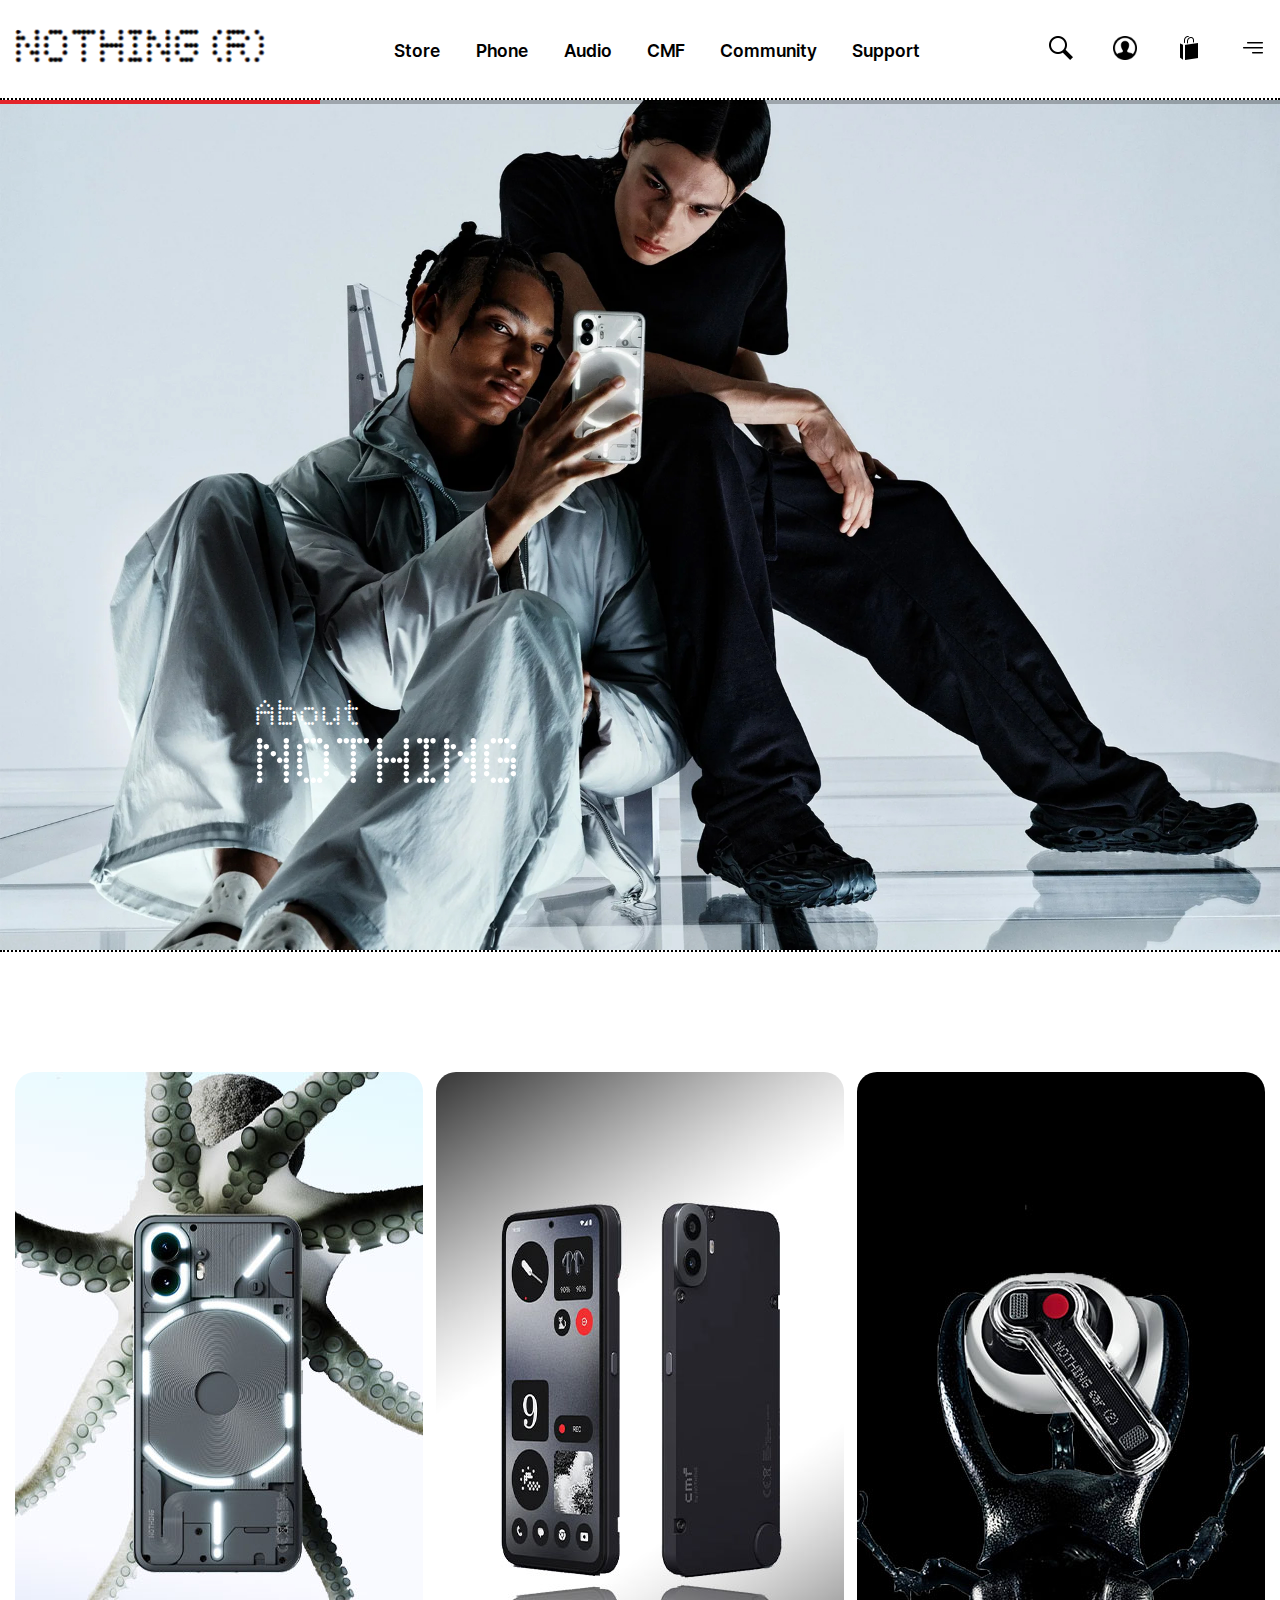
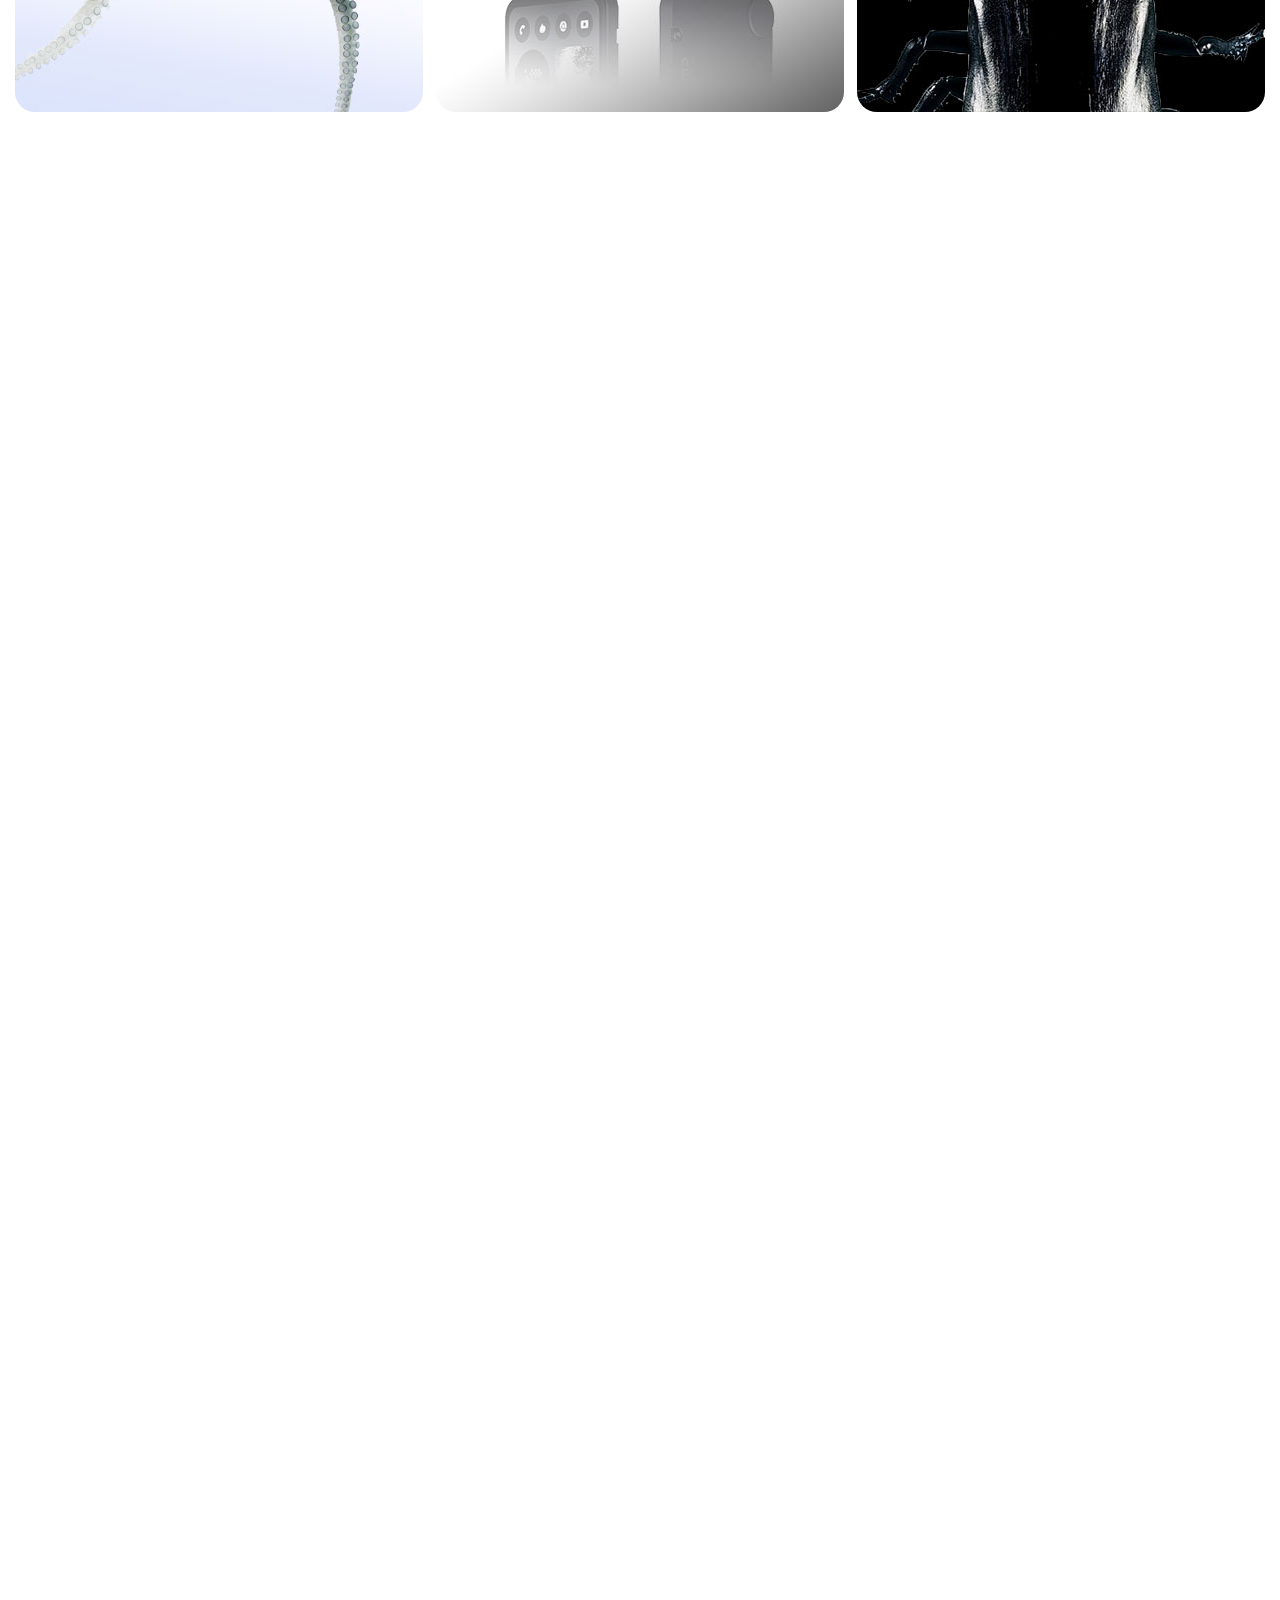
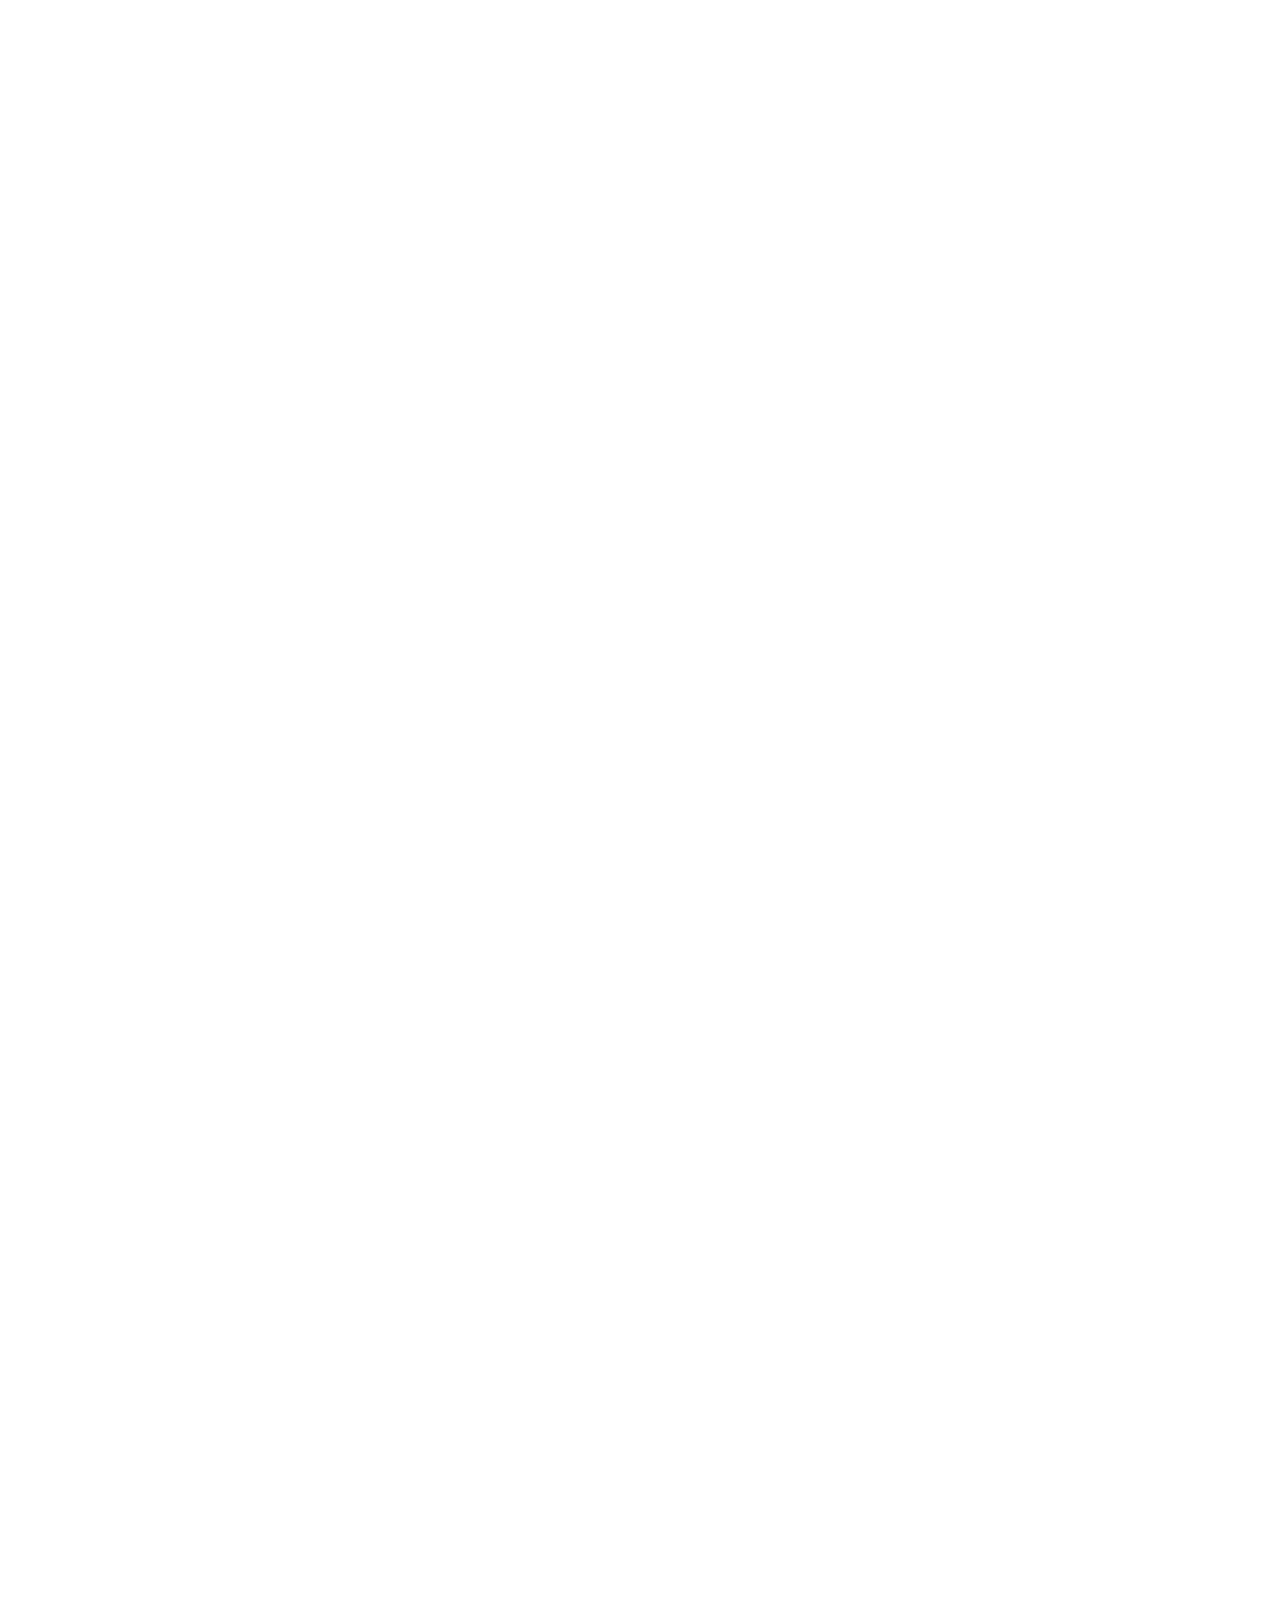
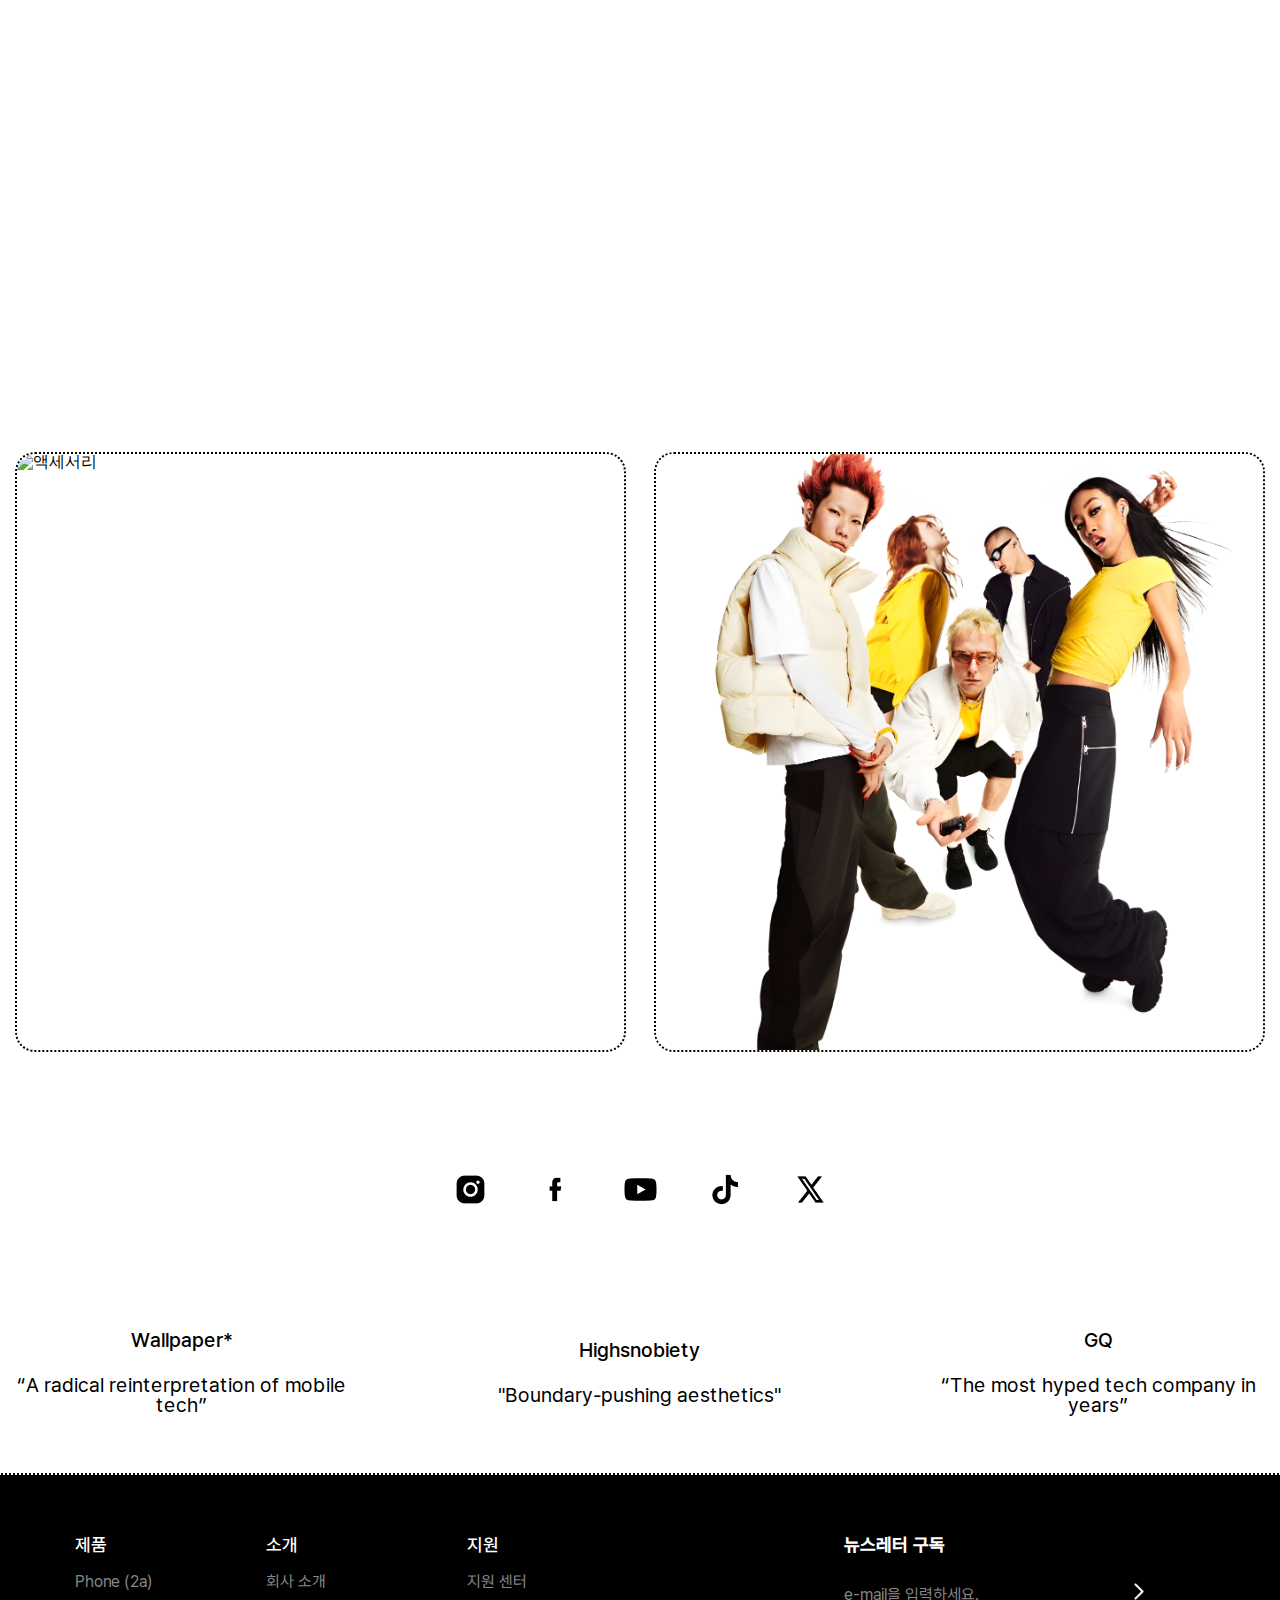
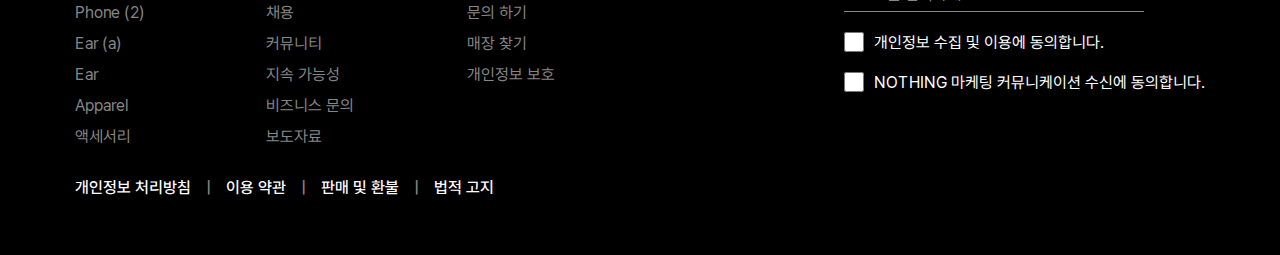
==== commit 45d8adf0: "08.26_09:44" ====
--- a/index.html
+++ b/index.html
@@ -4,7 +4,7 @@
 <head>
     <meta charset="UTF-8">
     <meta name="viewport" content="width=device-width, initial-scale=1.0">
-    <title>NOTHING리뉴얼</title>
+    <title>NOTHING</title>
     <link rel="stylesheet" href="css/style.css">
     <link rel="stylesheet" href="https://cdn.jsdelivr.net/npm/swiper@11/swiper-bundle.min.css" />
     <!-- <link rel="stylesheet" href="css/swiper-bundle.min.css"> -->
--- a/css/style.css
+++ b/css/style.css
@@ -1091,11 +1091,11 @@
         }
         .section01 .inner .item:nth-child(2) {
             background: url('../img/change02.png') center center no-repeat;
-
+            background-size: cover;
         }
         .section01 .inner .item:last-child {
             background: url('../img/change03.png') center center no-repeat;
-           
+            background-size: cover;
         }
         .s1 p {
             left: 15%;
